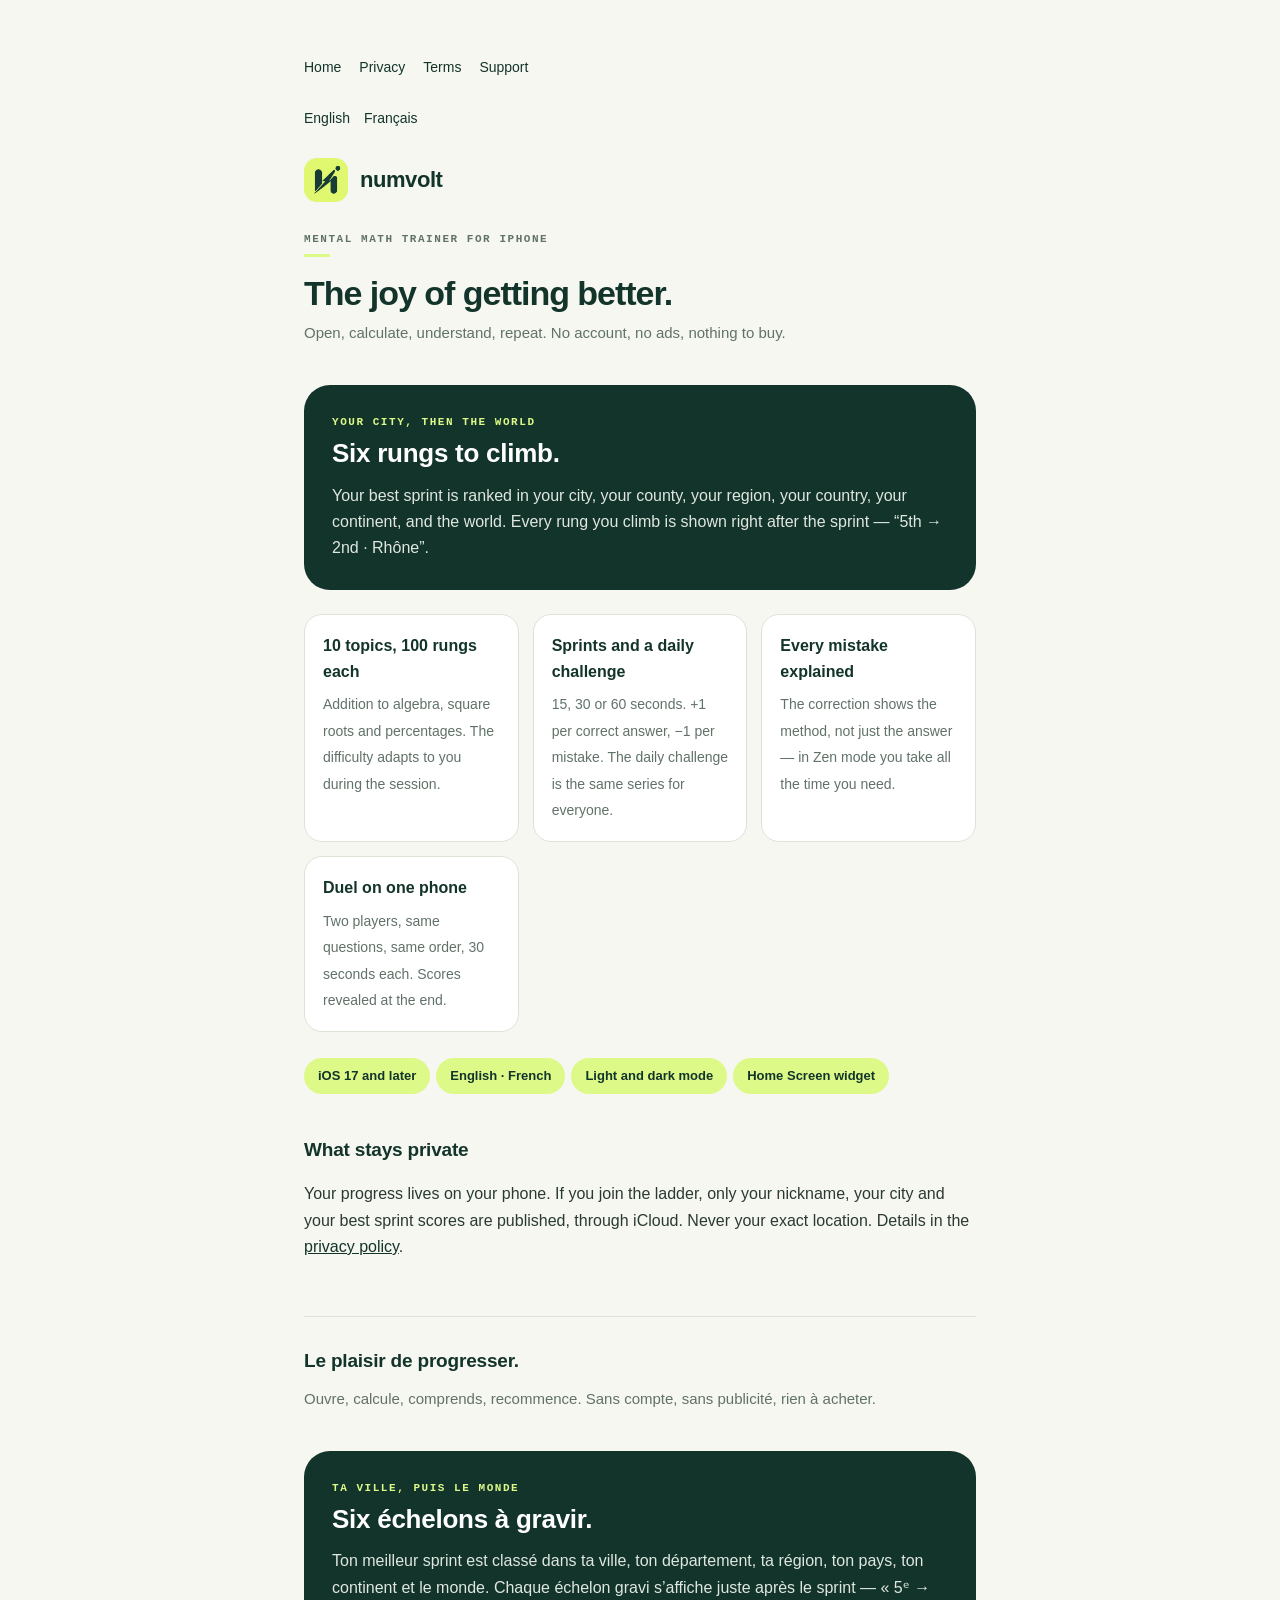
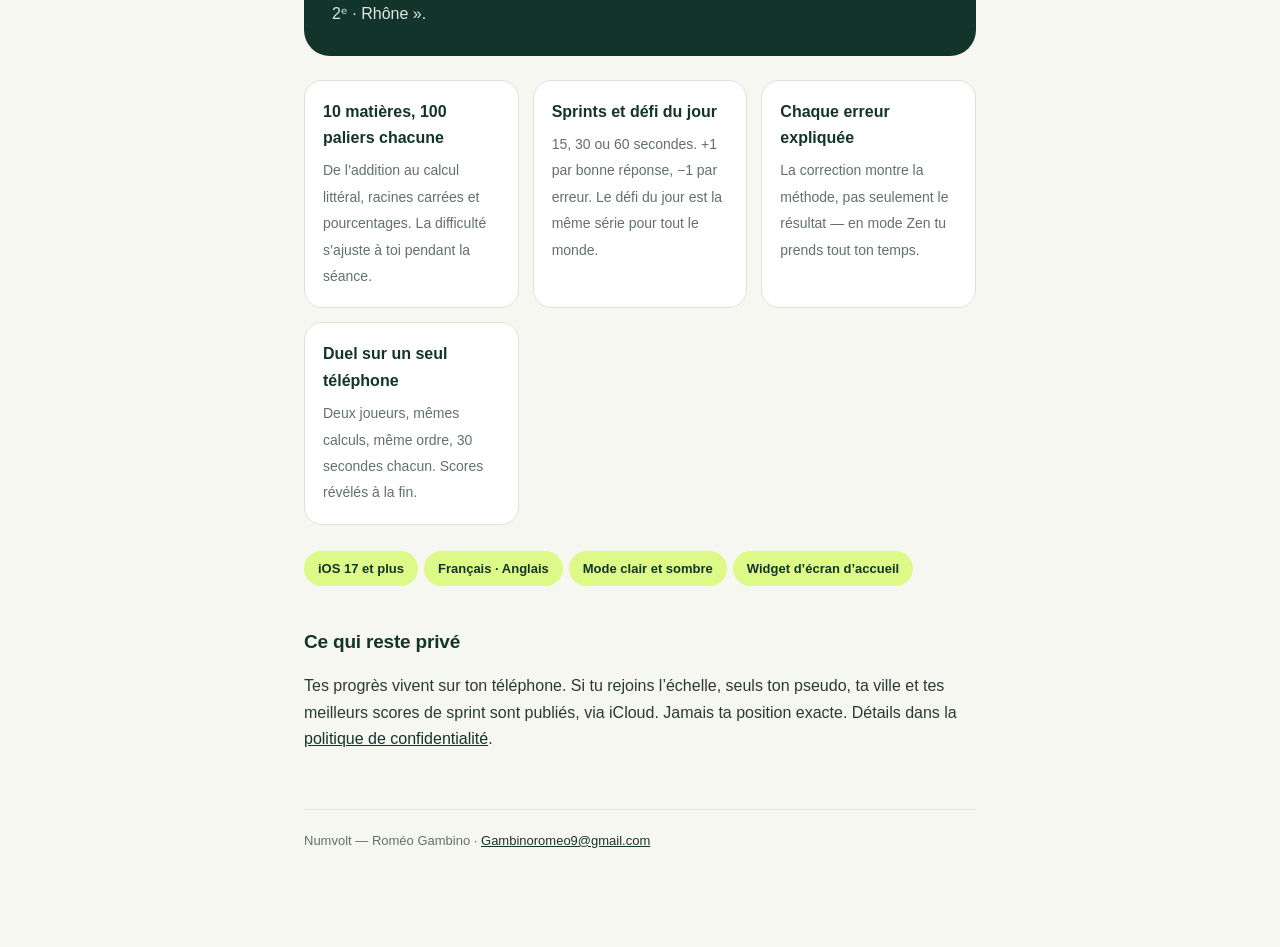
==== index.html @ a568dd00 "Site officiel, confidentialite, assistance et conditions Numvolt" ====
<!doctype html><html lang="en"><head><meta charset="utf-8"><meta name="viewport" content="width=device-width,initial-scale=1">
<title>Numvolt — Mental Math Trainer</title>
<meta name="description" content="Numvolt: fast, joyful mental arithmetic for iPhone. 10 topics, 1,000 rungs, timed sprints, and a ladder from your city to the world. No account, no ads.">
<link rel="stylesheet" href="style.css"></head><body>
<div class="wrap">
<nav><a href="index.html">Home</a><a href="privacy.html">Privacy</a><a href="terms.html">Terms</a><a href="support.html">Support</a></nav>
<div class="langbar"><a href="#en">English</a><a href="#fr">Français</a></div>
<div class="brand"><img src="icon.png" alt="">numvolt</div>

<p class="eyebrow" id="en">Mental math trainer for iPhone</p><div class="rule"></div>
<h1>The joy of getting better.</h1>
<p class="sub">Open, calculate, understand, repeat. No account, no ads, nothing to buy.</p>

<div class="hero"><p class="eyebrow">Your city, then the world</p><h2>Six rungs to climb.</h2>
<p>Your best sprint is ranked in your city, your county, your region, your country, your continent, and the world. Every rung you climb is shown right after the sprint — “5th → 2nd · Rhône”.</p></div>

<div class="grid">
<div class="tile"><strong>10 topics, 100 rungs each</strong><span>Addition to algebra, square roots and percentages. The difficulty adapts to you during the session.</span></div>
<div class="tile"><strong>Sprints and a daily challenge</strong><span>15, 30 or 60 seconds. +1 per correct answer, −1 per mistake. The daily challenge is the same series for everyone.</span></div>
<div class="tile"><strong>Every mistake explained</strong><span>The correction shows the method, not just the answer — in Zen mode you take all the time you need.</span></div>
<div class="tile"><strong>Duel on one phone</strong><span>Two players, same questions, same order, 30 seconds each. Scores revealed at the end.</span></div>
</div>

<p><span class="pill">iOS 17 and later</span><span class="pill">English · French</span><span class="pill">Light and dark mode</span><span class="pill">Home Screen widget</span></p>

<h2>What stays private</h2>
<p>Your progress lives on your phone. If you join the ladder, only your nickname, your city and your best sprint scores are published, through iCloud. Never your exact location. Details in the <a href="privacy.html">privacy policy</a>.</p>

<h2 class="sect" id="fr">Le plaisir de progresser.</h2>
<p class="sub">Ouvre, calcule, comprends, recommence. Sans compte, sans publicité, rien à acheter.</p>

<div class="hero"><p class="eyebrow">Ta ville, puis le monde</p><h2>Six échelons à gravir.</h2>
<p>Ton meilleur sprint est classé dans ta ville, ton département, ta région, ton pays, ton continent et le monde. Chaque échelon gravi s’affiche juste après le sprint — « 5ᵉ → 2ᵉ · Rhône ».</p></div>

<div class="grid">
<div class="tile"><strong>10 matières, 100 paliers chacune</strong><span>De l’addition au calcul littéral, racines carrées et pourcentages. La difficulté s’ajuste à toi pendant la séance.</span></div>
<div class="tile"><strong>Sprints et défi du jour</strong><span>15, 30 ou 60 secondes. +1 par bonne réponse, −1 par erreur. Le défi du jour est la même série pour tout le monde.</span></div>
<div class="tile"><strong>Chaque erreur expliquée</strong><span>La correction montre la méthode, pas seulement le résultat — en mode Zen tu prends tout ton temps.</span></div>
<div class="tile"><strong>Duel sur un seul téléphone</strong><span>Deux joueurs, mêmes calculs, même ordre, 30 secondes chacun. Scores révélés à la fin.</span></div>
</div>

<p><span class="pill">iOS 17 et plus</span><span class="pill">Français · Anglais</span><span class="pill">Mode clair et sombre</span><span class="pill">Widget d’écran d’accueil</span></p>

<h2>Ce qui reste privé</h2>
<p>Tes progrès vivent sur ton téléphone. Si tu rejoins l’échelle, seuls ton pseudo, ta ville et tes meilleurs scores de sprint sont publiés, via iCloud. Jamais ta position exacte. Détails dans la <a href="privacy.html">politique de confidentialité</a>.</p>

<footer>Numvolt — Roméo Gambino · <a href="mailto:Gambinoromeo9@gmail.com">Gambinoromeo9@gmail.com</a></footer>
</div></body></html>
---- style.css ----
:root{--ink:#13342B;--muted:#617268;--line:#dce4d8;--accent:#13342B;--lime:#DDF988;--bg:#F6F7F1;--card:#ffffff}
*{box-sizing:border-box}
body{margin:0;background:var(--bg);color:var(--ink);font:16px/1.65 -apple-system,BlinkMacSystemFont,"Segoe UI",Inter,sans-serif}
.wrap{max-width:720px;margin:0 auto;padding:56px 24px 96px}
h1{font-size:34px;line-height:1.1;letter-spacing:-.03em;margin:0 0 8px;font-weight:800}
h2{font-size:19px;letter-spacing:-.01em;margin:40px 0 10px;font-weight:700}
h2.sect{margin-top:56px;padding-top:28px;border-top:1px solid var(--line)}
.sub{color:var(--muted);margin:0 0 40px;font-size:15px}
p,li{color:#2a3a33}
ul{padding-left:20px}
a{color:var(--accent)}
.card{background:var(--card);border:1px solid var(--line);border-radius:18px;padding:20px 22px;margin:24px 0}
.card strong{display:block;margin-bottom:4px}
.eyebrow{font-size:11px;font-weight:800;letter-spacing:.14em;text-transform:uppercase;color:var(--muted);margin:0 0 6px;font-family:ui-monospace,SFMono-Regular,Menlo,monospace}
.rule{width:26px;height:3px;background:var(--lime);margin:0 0 18px}
.brand{display:flex;gap:12px;align-items:center;font-weight:800;letter-spacing:-.02em;font-size:22px;margin-bottom:28px}
.brand img{width:44px;height:44px;border-radius:13px}
.hero{background:var(--ink);color:#fff;border-radius:26px;padding:28px;margin:24px 0}
.hero h2{margin:0 0 8px;color:#fff;font-size:26px}
.hero p{color:#dfe7e0;margin:0}
.hero .eyebrow{color:var(--lime)}
.pill{display:inline-block;background:var(--lime);color:var(--ink);border-radius:20px;padding:7px 14px;font-size:13px;font-weight:700;margin:6px 6px 0 0}
.grid{display:grid;grid-template-columns:repeat(auto-fit,minmax(200px,1fr));gap:14px;margin:20px 0}
.tile{background:var(--card);border:1px solid var(--line);border-radius:18px;padding:18px}
.tile strong{display:block;margin-bottom:6px}
.tile span{color:var(--muted);font-size:14px}
footer{margin-top:56px;padding-top:20px;border-top:1px solid var(--line);color:var(--muted);font-size:13px}
nav{margin-bottom:28px;font-size:14px}
nav a{margin-right:18px;text-decoration:none}
nav a:hover{text-decoration:underline}
.langbar{margin:0 0 28px;font-size:14px}
.langbar a{margin-right:14px;text-decoration:none}
table{border-collapse:collapse;width:100%;margin:18px 0;font-size:15px}
th,td{text-align:left;padding:9px 10px;border-bottom:1px solid var(--line);vertical-align:top}
th{font-weight:700;color:var(--muted);font-size:13px;text-transform:uppercase;letter-spacing:.06em}
code{background:rgba(19,52,43,.08);padding:1px 6px;border-radius:5px;font-size:14px}
@media(prefers-color-scheme:dark){
  :root{--ink:#EFF5EB;--muted:#a4b4a9;--line:#31433a;--accent:#DDF988;--bg:#111B18;--card:#1C2924}
  p,li{color:#d6ded8}
  .hero{background:#1F4A3C}
  .pill{color:#13342B}
  .tile strong,.card strong{color:var(--ink)}
  code{background:rgba(221,249,136,.12)}
}
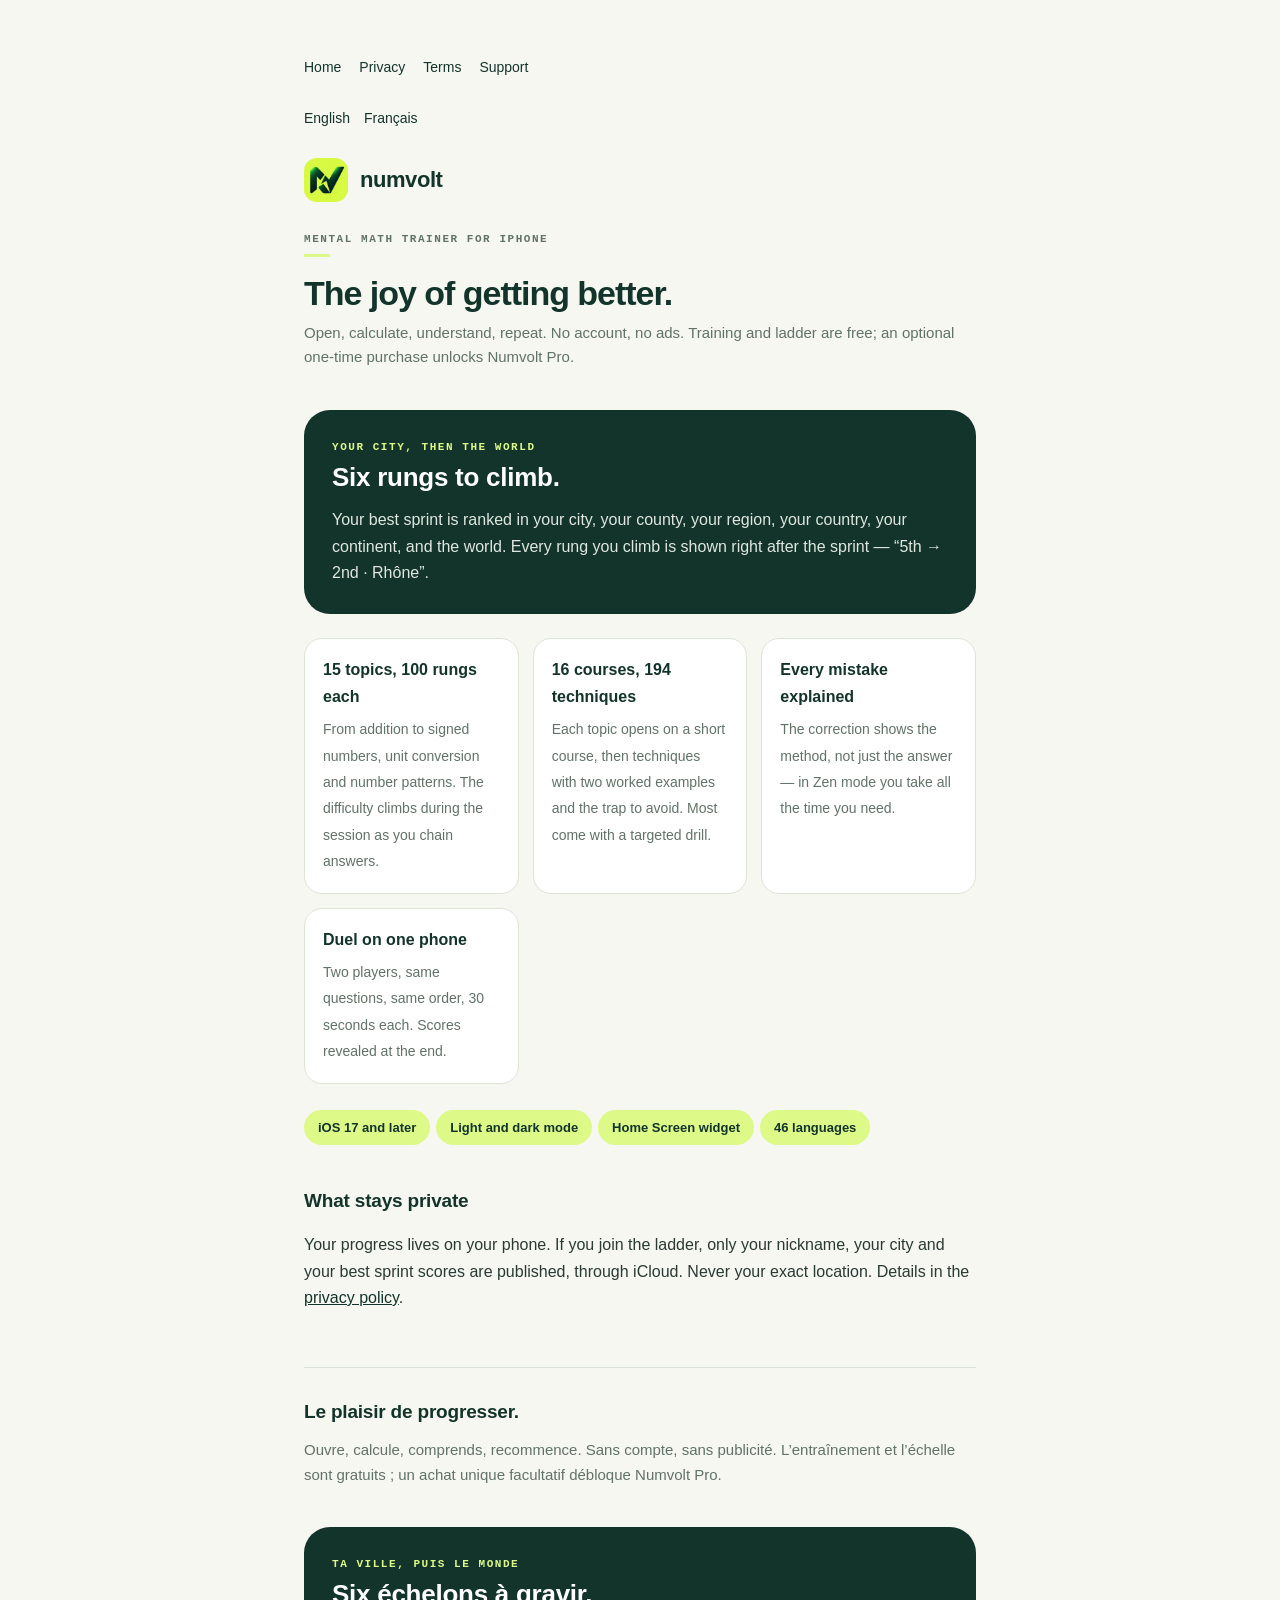
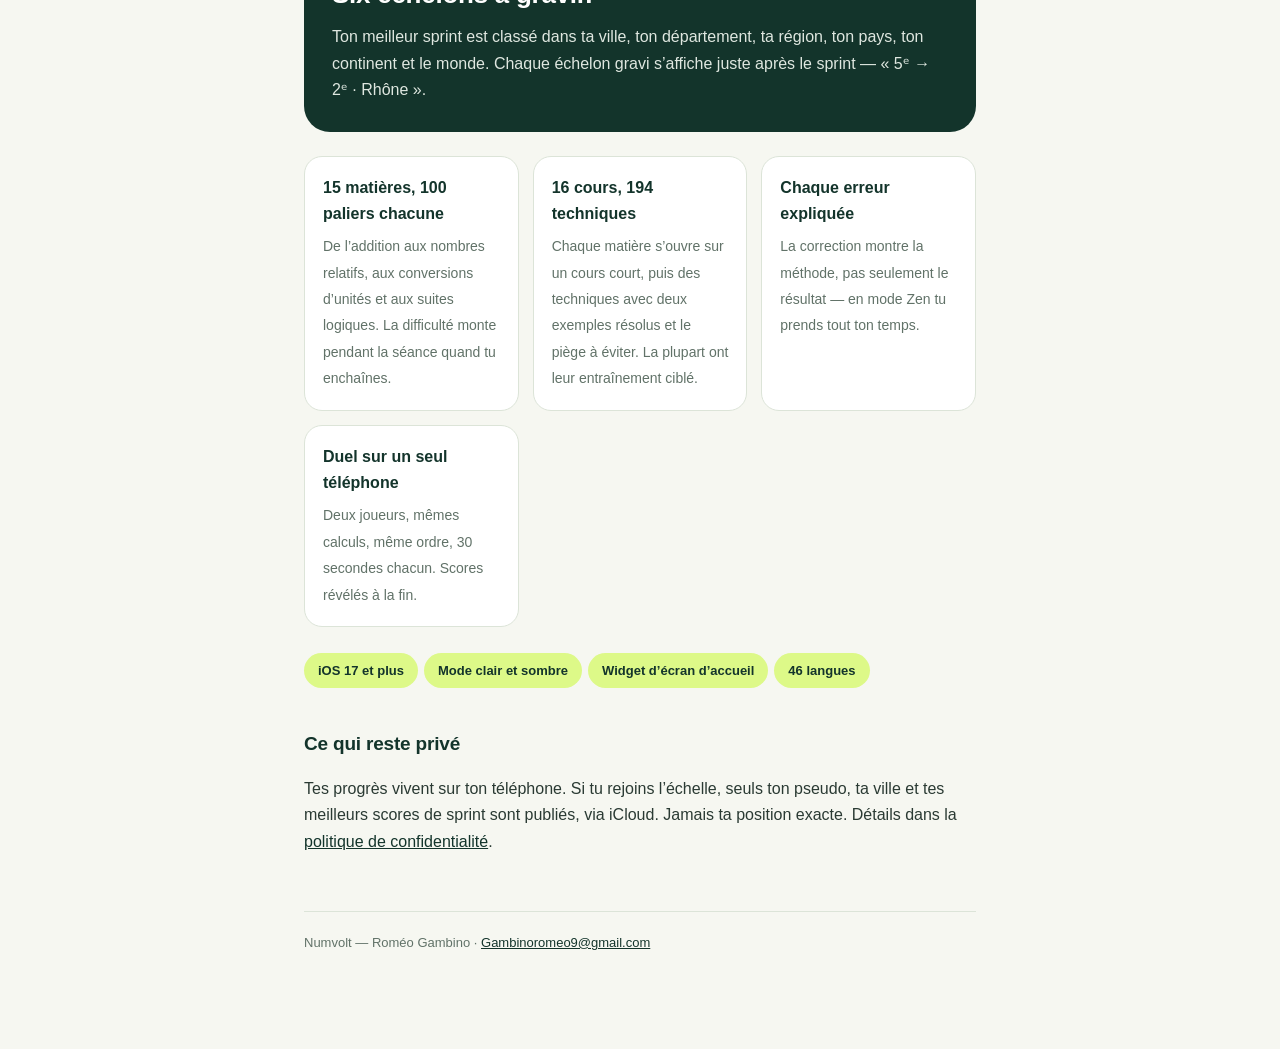
==== commit ab71490c: "Pages alignées sur l'app : 15 matières, 194 techniques, 46 langues, Numvolt Pro (achats, restauratio" ====
--- a/index.html
+++ b/index.html
@@ -1,7 +1,32 @@
 <!doctype html><html lang="en"><head><meta charset="utf-8"><meta name="viewport" content="width=device-width,initial-scale=1">
 <title>Numvolt — Mental Math Trainer</title>
-<meta name="description" content="Numvolt: fast, joyful mental arithmetic for iPhone. 10 topics, 1,000 rungs, timed sprints, and a ladder from your city to the world. No account, no ads.">
-<link rel="stylesheet" href="style.css"></head><body>
+<meta name="description" content="Numvolt: fast, joyful mental arithmetic for iPhone. 15 topics, 1,500 rungs, 194 techniques explained, and a ladder from your city to the world. No account, no ads.">
+<link rel="stylesheet" href="style.css">
+<link rel="canonical" href="https://romeoapps.app/en/numvolt/">
+<link rel="alternate" hreflang="en" href="https://romeoapps.app/en/numvolt/">
+<link rel="alternate" hreflang="fr" href="https://romeoapps.app/fr/numvolt/">
+<link rel="alternate" hreflang="es" href="https://romeoapps.app/es/numvolt/">
+<link rel="alternate" hreflang="de" href="https://romeoapps.app/de/numvolt/">
+<link rel="alternate" hreflang="it" href="https://romeoapps.app/it/numvolt/">
+<link rel="alternate" hreflang="pt-BR" href="https://romeoapps.app/pt-BR/numvolt/">
+<link rel="alternate" hreflang="nl" href="https://romeoapps.app/nl/numvolt/">
+<link rel="alternate" hreflang="pl" href="https://romeoapps.app/pl/numvolt/">
+<link rel="alternate" hreflang="ru" href="https://romeoapps.app/ru/numvolt/">
+<link rel="alternate" hreflang="tr" href="https://romeoapps.app/tr/numvolt/">
+<link rel="alternate" hreflang="ar" href="https://romeoapps.app/ar/numvolt/">
+<link rel="alternate" hreflang="hi" href="https://romeoapps.app/hi/numvolt/">
+<link rel="alternate" hreflang="ja" href="https://romeoapps.app/ja/numvolt/">
+<link rel="alternate" hreflang="ko" href="https://romeoapps.app/ko/numvolt/">
+<link rel="alternate" hreflang="zh-Hans" href="https://romeoapps.app/zh-Hans/numvolt/">
+<link rel="alternate" hreflang="zh-Hant" href="https://romeoapps.app/zh-Hant/numvolt/">
+<link rel="alternate" hreflang="he" href="https://romeoapps.app/he/numvolt/">
+<link rel="alternate" hreflang="th" href="https://romeoapps.app/th/numvolt/">
+<link rel="alternate" hreflang="vi" href="https://romeoapps.app/vi/numvolt/">
+<link rel="alternate" hreflang="uk" href="https://romeoapps.app/uk/numvolt/">
+<link rel="alternate" hreflang="id" href="https://romeoapps.app/id/numvolt/">
+<link rel="alternate" hreflang="sv" href="https://romeoapps.app/sv/numvolt/">
+<link rel="alternate" hreflang="x-default" href="https://romeoapps.app/en/numvolt/">
+</head><body>
 <div class="wrap">
 <nav><a href="index.html">Home</a><a href="privacy.html">Privacy</a><a href="terms.html">Terms</a><a href="support.html">Support</a></nav>
 <div class="langbar"><a href="#en">English</a><a href="#fr">Français</a></div>
@@ -9,37 +34,37 @@
 
 <p class="eyebrow" id="en">Mental math trainer for iPhone</p><div class="rule"></div>
 <h1>The joy of getting better.</h1>
-<p class="sub">Open, calculate, understand, repeat. No account, no ads, nothing to buy.</p>
+<p class="sub">Open, calculate, understand, repeat. No account, no ads. Training and ladder are free; an optional one-time purchase unlocks Numvolt Pro.</p>
 
 <div class="hero"><p class="eyebrow">Your city, then the world</p><h2>Six rungs to climb.</h2>
 <p>Your best sprint is ranked in your city, your county, your region, your country, your continent, and the world. Every rung you climb is shown right after the sprint — “5th → 2nd · Rhône”.</p></div>
 
 <div class="grid">
-<div class="tile"><strong>10 topics, 100 rungs each</strong><span>Addition to algebra, square roots and percentages. The difficulty adapts to you during the session.</span></div>
-<div class="tile"><strong>Sprints and a daily challenge</strong><span>15, 30 or 60 seconds. +1 per correct answer, −1 per mistake. The daily challenge is the same series for everyone.</span></div>
+<div class="tile"><strong>15 topics, 100 rungs each</strong><span>From addition to signed numbers, unit conversion and number patterns. The difficulty climbs during the session as you chain answers.</span></div>
+<div class="tile"><strong>16 courses, 194 techniques</strong><span>Each topic opens on a short course, then techniques with two worked examples and the trap to avoid. Most come with a targeted drill.</span></div>
 <div class="tile"><strong>Every mistake explained</strong><span>The correction shows the method, not just the answer — in Zen mode you take all the time you need.</span></div>
 <div class="tile"><strong>Duel on one phone</strong><span>Two players, same questions, same order, 30 seconds each. Scores revealed at the end.</span></div>
 </div>
 
-<p><span class="pill">iOS 17 and later</span><span class="pill">English · French</span><span class="pill">Light and dark mode</span><span class="pill">Home Screen widget</span></p>
+<p><span class="pill">iOS 17 and later</span><span class="pill">Light and dark mode</span><span class="pill">Home Screen widget</span><span class="pill">46 languages</span></p>
 
 <h2>What stays private</h2>
 <p>Your progress lives on your phone. If you join the ladder, only your nickname, your city and your best sprint scores are published, through iCloud. Never your exact location. Details in the <a href="privacy.html">privacy policy</a>.</p>
 
 <h2 class="sect" id="fr">Le plaisir de progresser.</h2>
-<p class="sub">Ouvre, calcule, comprends, recommence. Sans compte, sans publicité, rien à acheter.</p>
+<p class="sub">Ouvre, calcule, comprends, recommence. Sans compte, sans publicité. L’entraînement et l’échelle sont gratuits ; un achat unique facultatif débloque Numvolt Pro.</p>
 
 <div class="hero"><p class="eyebrow">Ta ville, puis le monde</p><h2>Six échelons à gravir.</h2>
 <p>Ton meilleur sprint est classé dans ta ville, ton département, ta région, ton pays, ton continent et le monde. Chaque échelon gravi s’affiche juste après le sprint — « 5ᵉ → 2ᵉ · Rhône ».</p></div>
 
 <div class="grid">
-<div class="tile"><strong>10 matières, 100 paliers chacune</strong><span>De l’addition au calcul littéral, racines carrées et pourcentages. La difficulté s’ajuste à toi pendant la séance.</span></div>
-<div class="tile"><strong>Sprints et défi du jour</strong><span>15, 30 ou 60 secondes. +1 par bonne réponse, −1 par erreur. Le défi du jour est la même série pour tout le monde.</span></div>
+<div class="tile"><strong>15 matières, 100 paliers chacune</strong><span>De l’addition aux nombres relatifs, aux conversions d’unités et aux suites logiques. La difficulté monte pendant la séance quand tu enchaînes.</span></div>
+<div class="tile"><strong>16 cours, 194 techniques</strong><span>Chaque matière s’ouvre sur un cours court, puis des techniques avec deux exemples résolus et le piège à éviter. La plupart ont leur entraînement ciblé.</span></div>
 <div class="tile"><strong>Chaque erreur expliquée</strong><span>La correction montre la méthode, pas seulement le résultat — en mode Zen tu prends tout ton temps.</span></div>
 <div class="tile"><strong>Duel sur un seul téléphone</strong><span>Deux joueurs, mêmes calculs, même ordre, 30 secondes chacun. Scores révélés à la fin.</span></div>
 </div>
 
-<p><span class="pill">iOS 17 et plus</span><span class="pill">Français · Anglais</span><span class="pill">Mode clair et sombre</span><span class="pill">Widget d’écran d’accueil</span></p>
+<p><span class="pill">iOS 17 et plus</span><span class="pill">Mode clair et sombre</span><span class="pill">Widget d’écran d’accueil</span><span class="pill">46 langues</span></p>
 
 <h2>Ce qui reste privé</h2>
 <p>Tes progrès vivent sur ton téléphone. Si tu rejoins l’échelle, seuls ton pseudo, ta ville et tes meilleurs scores de sprint sont publiés, via iCloud. Jamais ta position exacte. Détails dans la <a href="privacy.html">politique de confidentialité</a>.</p>
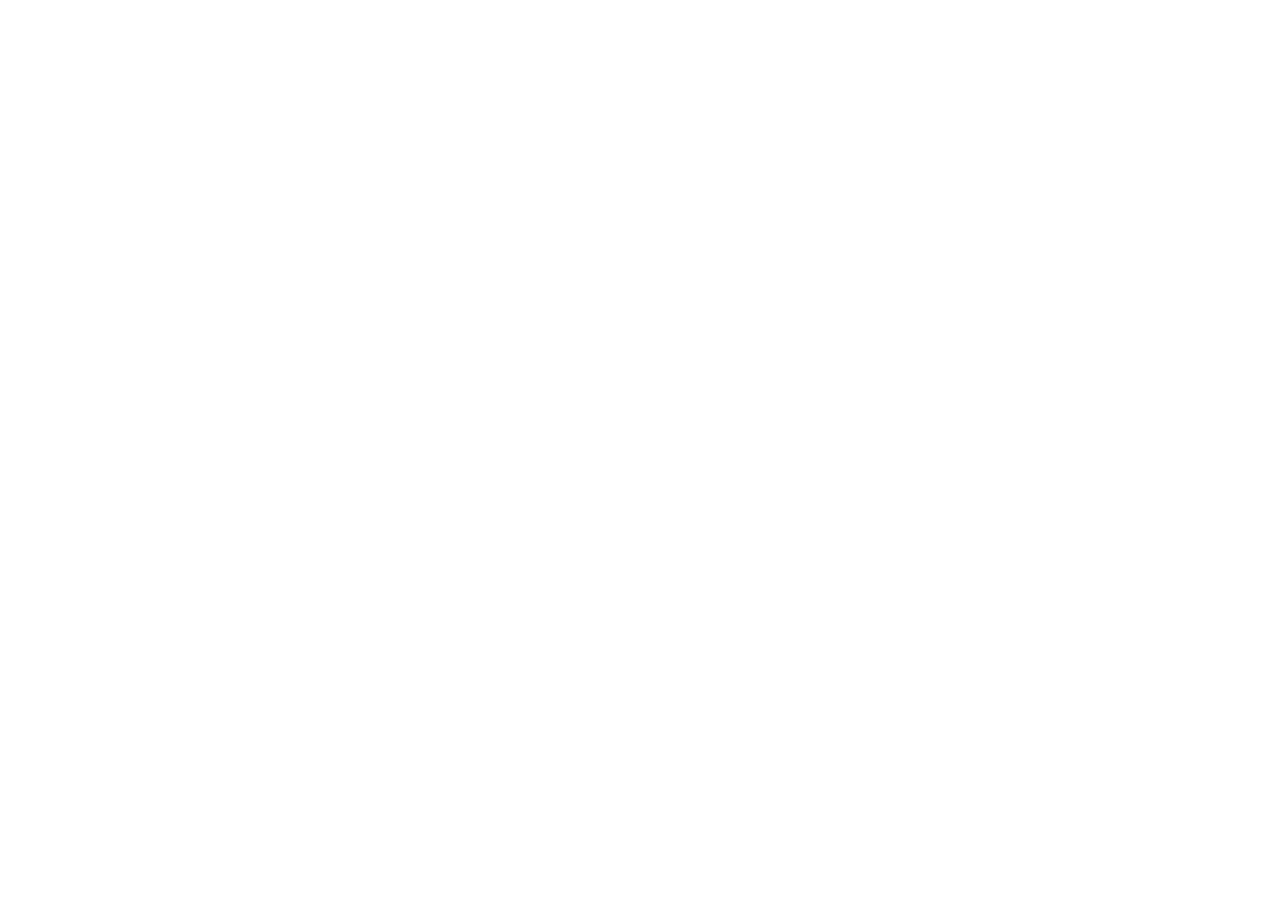
==== commit 78409c4a: "fix: redirect obsolete Numvolt pages to current RomeoApps" ====
--- a/index.html
+++ b/index.html
@@ -1,73 +1,20 @@
-<!doctype html><html lang="en"><head><meta charset="utf-8"><meta name="viewport" content="width=device-width,initial-scale=1">
-<title>Numvolt — Mental Math Trainer</title>
-<meta name="description" content="Numvolt: fast, joyful mental arithmetic for iPhone. 15 topics, 1,500 rungs, 194 techniques explained, and a ladder from your city to the world. No account, no ads.">
-<link rel="stylesheet" href="style.css">
-<link rel="canonical" href="https://romeoapps.app/en/numvolt/">
-<link rel="alternate" hreflang="en" href="https://romeoapps.app/en/numvolt/">
-<link rel="alternate" hreflang="fr" href="https://romeoapps.app/fr/numvolt/">
-<link rel="alternate" hreflang="es" href="https://romeoapps.app/es/numvolt/">
-<link rel="alternate" hreflang="de" href="https://romeoapps.app/de/numvolt/">
-<link rel="alternate" hreflang="it" href="https://romeoapps.app/it/numvolt/">
-<link rel="alternate" hreflang="pt-BR" href="https://romeoapps.app/pt-BR/numvolt/">
-<link rel="alternate" hreflang="nl" href="https://romeoapps.app/nl/numvolt/">
-<link rel="alternate" hreflang="pl" href="https://romeoapps.app/pl/numvolt/">
-<link rel="alternate" hreflang="ru" href="https://romeoapps.app/ru/numvolt/">
-<link rel="alternate" hreflang="tr" href="https://romeoapps.app/tr/numvolt/">
-<link rel="alternate" hreflang="ar" href="https://romeoapps.app/ar/numvolt/">
-<link rel="alternate" hreflang="hi" href="https://romeoapps.app/hi/numvolt/">
-<link rel="alternate" hreflang="ja" href="https://romeoapps.app/ja/numvolt/">
-<link rel="alternate" hreflang="ko" href="https://romeoapps.app/ko/numvolt/">
-<link rel="alternate" hreflang="zh-Hans" href="https://romeoapps.app/zh-Hans/numvolt/">
-<link rel="alternate" hreflang="zh-Hant" href="https://romeoapps.app/zh-Hant/numvolt/">
-<link rel="alternate" hreflang="he" href="https://romeoapps.app/he/numvolt/">
-<link rel="alternate" hreflang="th" href="https://romeoapps.app/th/numvolt/">
-<link rel="alternate" hreflang="vi" href="https://romeoapps.app/vi/numvolt/">
-<link rel="alternate" hreflang="uk" href="https://romeoapps.app/uk/numvolt/">
-<link rel="alternate" hreflang="id" href="https://romeoapps.app/id/numvolt/">
-<link rel="alternate" hreflang="sv" href="https://romeoapps.app/sv/numvolt/">
-<link rel="alternate" hreflang="x-default" href="https://romeoapps.app/en/numvolt/">
-</head><body>
-<div class="wrap">
-<nav><a href="index.html">Home</a><a href="privacy.html">Privacy</a><a href="terms.html">Terms</a><a href="support.html">Support</a></nav>
-<div class="langbar"><a href="#en">English</a><a href="#fr">Français</a></div>
-<div class="brand"><img src="icon.png" alt="">numvolt</div>
-
-<p class="eyebrow" id="en">Mental math trainer for iPhone</p><div class="rule"></div>
-<h1>The joy of getting better.</h1>
-<p class="sub">Open, calculate, understand, repeat. No account, no ads. Training and ladder are free; an optional one-time purchase unlocks Numvolt Pro.</p>
-
-<div class="hero"><p class="eyebrow">Your city, then the world</p><h2>Six rungs to climb.</h2>
-<p>Your best sprint is ranked in your city, your county, your region, your country, your continent, and the world. Every rung you climb is shown right after the sprint — “5th → 2nd · Rhône”.</p></div>
-
-<div class="grid">
-<div class="tile"><strong>15 topics, 100 rungs each</strong><span>From addition to signed numbers, unit conversion and number patterns. The difficulty climbs during the session as you chain answers.</span></div>
-<div class="tile"><strong>16 courses, 194 techniques</strong><span>Each topic opens on a short course, then techniques with two worked examples and the trap to avoid. Most come with a targeted drill.</span></div>
-<div class="tile"><strong>Every mistake explained</strong><span>The correction shows the method, not just the answer — in Zen mode you take all the time you need.</span></div>
-<div class="tile"><strong>Duel on one phone</strong><span>Two players, same questions, same order, 30 seconds each. Scores revealed at the end.</span></div>
-</div>
-
-<p><span class="pill">iOS 17 and later</span><span class="pill">Light and dark mode</span><span class="pill">Home Screen widget</span><span class="pill">46 languages</span></p>
-
-<h2>What stays private</h2>
-<p>Your progress lives on your phone. If you join the ladder, only your nickname, your city and your best sprint scores are published, through iCloud. Never your exact location. Details in the <a href="privacy.html">privacy policy</a>.</p>
-
-<h2 class="sect" id="fr">Le plaisir de progresser.</h2>
-<p class="sub">Ouvre, calcule, comprends, recommence. Sans compte, sans publicité. L’entraînement et l’échelle sont gratuits ; un achat unique facultatif débloque Numvolt Pro.</p>
-
-<div class="hero"><p class="eyebrow">Ta ville, puis le monde</p><h2>Six échelons à gravir.</h2>
-<p>Ton meilleur sprint est classé dans ta ville, ton département, ta région, ton pays, ton continent et le monde. Chaque échelon gravi s’affiche juste après le sprint — « 5ᵉ → 2ᵉ · Rhône ».</p></div>
-
-<div class="grid">
-<div class="tile"><strong>15 matières, 100 paliers chacune</strong><span>De l’addition aux nombres relatifs, aux conversions d’unités et aux suites logiques. La difficulté monte pendant la séance quand tu enchaînes.</span></div>
-<div class="tile"><strong>16 cours, 194 techniques</strong><span>Chaque matière s’ouvre sur un cours court, puis des techniques avec deux exemples résolus et le piège à éviter. La plupart ont leur entraînement ciblé.</span></div>
-<div class="tile"><strong>Chaque erreur expliquée</strong><span>La correction montre la méthode, pas seulement le résultat — en mode Zen tu prends tout ton temps.</span></div>
-<div class="tile"><strong>Duel sur un seul téléphone</strong><span>Deux joueurs, mêmes calculs, même ordre, 30 secondes chacun. Scores révélés à la fin.</span></div>
-</div>
-
-<p><span class="pill">iOS 17 et plus</span><span class="pill">Mode clair et sombre</span><span class="pill">Widget d’écran d’accueil</span><span class="pill">46 langues</span></p>
-
-<h2>Ce qui reste privé</h2>
-<p>Tes progrès vivent sur ton téléphone. Si tu rejoins l’échelle, seuls ton pseudo, ta ville et tes meilleurs scores de sprint sont publiés, via iCloud. Jamais ta position exacte. Détails dans la <a href="privacy.html">politique de confidentialité</a>.</p>
-
-<footer>Numvolt — Roméo Gambino · <a href="mailto:Gambinoromeo9@gmail.com">Gambinoromeo9@gmail.com</a></footer>
-</div></body></html>
+<!doctype html>
+<html lang="en">
+<head>
+  <meta charset="utf-8">
+  <meta name="viewport" content="width=device-width, initial-scale=1">
+  <meta http-equiv="refresh" content="0;url=https://romeoapps.app/en/numvolt/">
+  <meta name="robots" content="noindex,follow">
+  <link rel="canonical" href="https://romeoapps.app/en/numvolt/">
+  <link rel="stylesheet" href="style.css">
+  <title>Numvolt — Mental Math Trainer</title>
+</head>
+<body>
+  <main class="wrap">
+    <h1>Numvolt — Mental Math Trainer</h1>
+    <p>The current Numvolt app page is on RomeoApps.</p>
+    <p>If you are not redirected, <a href="https://romeoapps.app/en/numvolt/">open the current page</a>.</p>
+    <p><a href="https://romeoapps.app/en/numvolt/">English</a> · <a href="https://romeoapps.app/fr/numvolt/">Français</a></p>
+  </main>
+</body>
+</html>
